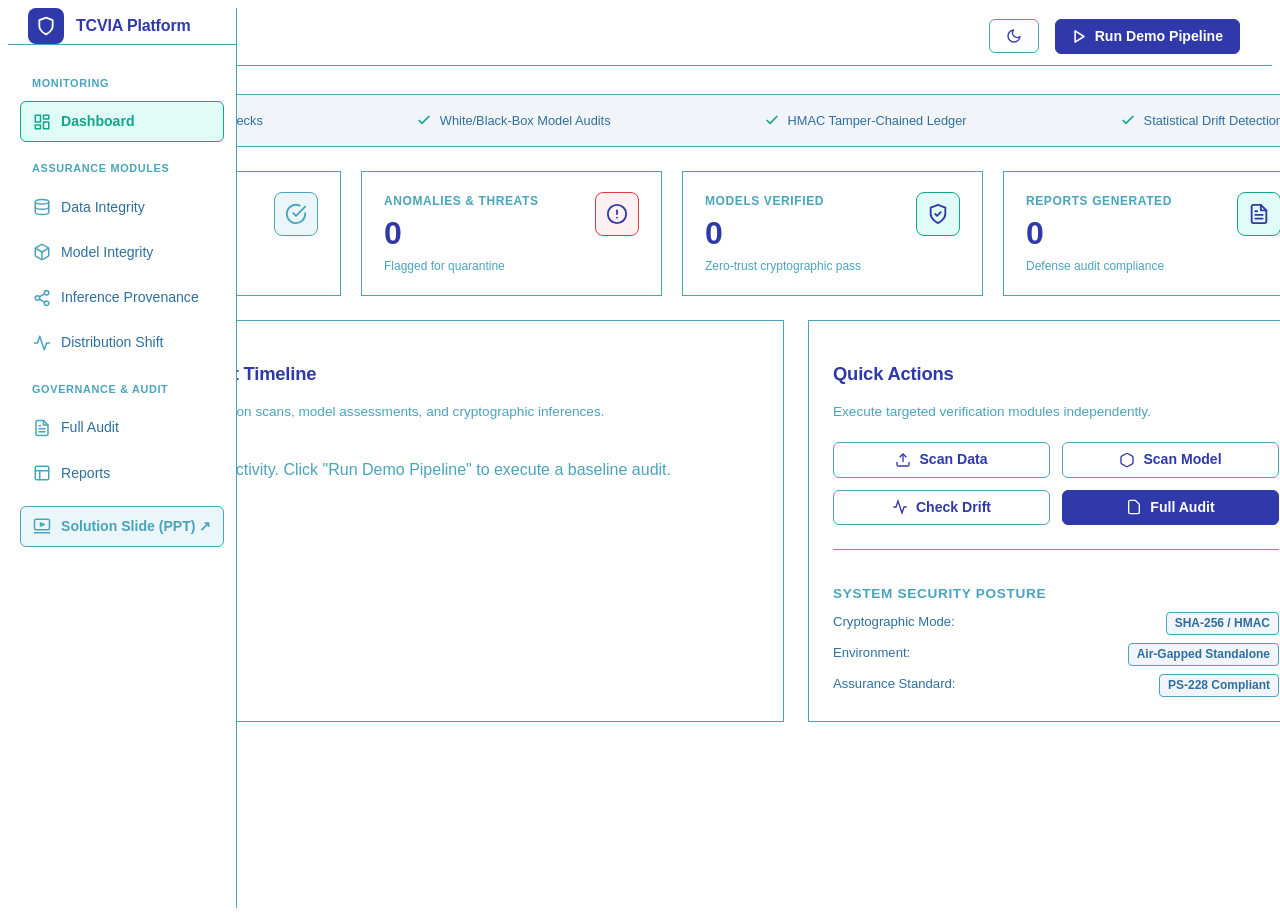
==== prototype/demo/frontend-demo/index.html @ f3b14d1c "Add frontend demo and GitHub Pages workflow" ====
<!DOCTYPE html>
<html lang="en">
<head>
    <meta charset="UTF-8">
    <meta name="viewport" content="width=device-width, initial-scale=1.0">
    <title>TCVIA Framework — Trustworthy CV Integrity Assurance</title>
    <link rel="stylesheet" href="./static/css/style.css">
</head>
<body>
    <div class="layout">
        <!-- Sidebar Navigation -->
        <aside class="sidebar">
            <div class="logo">
                <div class="logo-icon-wrap">
                    <svg viewBox="0 0 24 24" width="20" height="20" fill="none" stroke="currentColor" stroke-width="2.2" stroke-linecap="round" stroke-linejoin="round">
                        <path d="M12 22s8-4 8-10V5l-8-3-8 3v7c0 6 8 10 8 10z"></path>
                    </svg>
                </div>
                <div class="logo-text-group">
                    <span class="logo-title">TCVIA Platform</span>
                </div>
            </div>

            <nav class="nav-menu">
                <div class="nav-section-label">Monitoring</div>
                <a href="#dashboard" class="nav-item active" id="nav-dashboard">
                    <svg viewBox="0 0 24 24" width="18" height="18" fill="none" stroke="currentColor" stroke-width="2" stroke-linecap="round" stroke-linejoin="round">
                        <rect x="3" y="3" width="7" height="9"></rect>
                        <rect x="14" y="3" width="7" height="5"></rect>
                        <rect x="14" y="12" width="7" height="9"></rect>
                        <rect x="3" y="16" width="7" height="5"></rect>
                    </svg>
                    <span>Dashboard</span>
                </a>

                <div class="nav-section-label">Assurance Modules</div>
                <a href="#data-integrity" class="nav-item" id="nav-data-integrity">
                    <svg viewBox="0 0 24 24" width="18" height="18" fill="none" stroke="currentColor" stroke-width="2" stroke-linecap="round" stroke-linejoin="round">
                        <ellipse cx="12" cy="5" rx="9" ry="3"></ellipse>
                        <path d="M21 12c0 1.66-4 3-9 3s-9-1.34-9-3"></path>
                        <path d="M3 5v14c0 1.66 4 3 9 3s9-1.34 9-3V5"></path>
                    </svg>
                    <span>Data Integrity</span>
                </a>
                <a href="#model-integrity" class="nav-item" id="nav-model-integrity">
                    <svg viewBox="0 0 24 24" width="18" height="18" fill="none" stroke="currentColor" stroke-width="2" stroke-linecap="round" stroke-linejoin="round">
                        <path d="M21 16V8a2 2 0 0 0-1-1.73l-7-4a2 2 0 0 0-2 0l-7 4A2 2 0 0 0 3 8v8a2 2 0 0 0 1 1.73l7 4a2 2 0 0 0 2 0l7-4A2 2 0 0 0 21 16z"></path>
                        <polyline points="3.27 6.96 12 12.01 20.73 6.96"></polyline>
                        <line x1="12" y1="22.08" x2="12" y2="12"></line>
                    </svg>
                    <span>Model Integrity</span>
                </a>
                <a href="#inference-provenance" class="nav-item" id="nav-inference-provenance">
                    <svg viewBox="0 0 24 24" width="18" height="18" fill="none" stroke="currentColor" stroke-width="2" stroke-linecap="round" stroke-linejoin="round">
                        <circle cx="18" cy="5" r="3"></circle>
                        <circle cx="6" cy="12" r="3"></circle>
                        <circle cx="18" cy="19" r="3"></circle>
                        <line x1="8.59" y1="13.51" x2="15.42" y2="17.49"></line>
                        <line x1="15.41" y1="6.51" x2="8.59" y2="10.49"></line>
                    </svg>
                    <span>Inference Provenance</span>
                </a>
                <a href="#distribution-shift" class="nav-item" id="nav-distribution-shift">
                    <svg viewBox="0 0 24 24" width="18" height="18" fill="none" stroke="currentColor" stroke-width="2" stroke-linecap="round" stroke-linejoin="round">
                        <polyline points="22 12 18 12 15 21 9 3 6 12 2 12"></polyline>
                    </svg>
                    <span>Distribution Shift</span>
                </a>

                <div class="nav-section-label">Governance & Audit</div>
                <a href="#full-audit" class="nav-item" id="nav-full-audit">
                    <svg viewBox="0 0 24 24" width="18" height="18" fill="none" stroke="currentColor" stroke-width="2" stroke-linecap="round" stroke-linejoin="round">
                        <path d="M14 2H6a2 2 0 0 0-2 2v16a2 2 0 0 0 2 2h12a2 2 0 0 0 2-2V8z"></path>
                        <polyline points="14 2 14 8 20 8"></polyline>
                        <line x1="16" y1="13" x2="8" y2="13"></line>
                        <line x1="16" y1="17" x2="8" y2="17"></line>
                        <polyline points="10 9 9 9 8 9"></polyline>
                    </svg>
                    <span>Full Audit</span>
                </a>
                <a href="#reports" class="nav-item" id="nav-reports">
                    <svg viewBox="0 0 24 24" width="18" height="18" fill="none" stroke="currentColor" stroke-width="2" stroke-linecap="round" stroke-linejoin="round">
                        <rect x="3" y="3" width="18" height="18" rx="2" ry="2"></rect>
                        <line x1="3" y1="9" x2="21" y2="9"></line>
                        <line x1="9" y1="21" x2="9" y2="9"></line>
                    </svg>
                    <span>Reports</span>
                </a>

                <a href="/presentation" target="_blank" class="nav-item nav-item-ext">
                    <svg viewBox="0 0 24 24" width="18" height="18" fill="none" stroke="currentColor" stroke-width="2" stroke-linecap="round" stroke-linejoin="round">
                        <rect x="2" y="3" width="20" height="14" rx="2"/>
                        <polygon points="10 8 15 10 10 12 10 8"/>
                        <line x1="2" y1="21" x2="22" y2="21"/>
                    </svg>
                    <span>Solution Slide (PPT) ↗</span>
                </a>
            </nav>
        </aside>

        <!-- Main Workspace -->
        <main class="main-content">
            <header class="topbar">
                <div class="topbar-breadcrumbs">
                    <h1 id="page-title">Dashboard</h1>
                </div>
                <div class="topbar-actions">
                    <button class="btn btn-outline" id="theme-toggle" title="Toggle Dark Mode">
                        <svg class="sun-icon" viewBox="0 0 24 24" width="16" height="16" fill="none" stroke="currentColor" stroke-width="2" stroke-linecap="round" stroke-linejoin="round" style="display: none;">
                            <circle cx="12" cy="12" r="5"></circle>
                            <line x1="12" y1="1" x2="12" y2="3"></line>
                            <line x1="12" y1="21" x2="12" y2="23"></line>
                            <line x1="4.22" y1="4.22" x2="5.64" y2="5.64"></line>
                            <line x1="18.36" y1="18.36" x2="19.78" y2="19.78"></line>
                            <line x1="1" y1="12" x2="3" y2="12"></line>
                            <line x1="21" y1="12" x2="23" y2="12"></line>
                            <line x1="4.22" y1="19.78" x2="5.64" y2="18.36"></line>
                            <line x1="18.36" y1="5.64" x2="19.78" y2="4.22"></line>
                        </svg>
                        <svg class="moon-icon" viewBox="0 0 24 24" width="16" height="16" fill="none" stroke="currentColor" stroke-width="2" stroke-linecap="round" stroke-linejoin="round">
                            <path d="M21 12.79A9 9 0 1 1 11.21 3 7 7 0 0 0 21 12.79z"></path>
                        </svg>
                    </button>
                    <button class="btn btn-primary" id="btn-run-demo">
                        <svg viewBox="0 0 24 24" width="15" height="15" fill="none" stroke="currentColor" stroke-width="2.5" stroke-linecap="round" stroke-linejoin="round">
                            <polygon points="5 3 19 12 5 21 5 3"></polygon>
                        </svg>
                        <span>Run Demo Pipeline</span>
                    </button>
                </div>
            </header>

            <div class="page-container">
                <!-- ========================================================= -->
                <!-- DASHBOARD PAGE -->
                <!-- ========================================================= -->
                <div class="page active" id="page-dashboard">
                    <!-- Framework Technical Guarantees Bar -->
                    <div class="system-guarantees">
                        <div class="guarantee-item">
                            <svg viewBox="0 0 24 24" width="16" height="16" fill="none" stroke="currentColor" stroke-width="2.5"><polyline points="20 6 9 17 4 12"></polyline></svg>
                            <span>Data-Centric Poisoning Checks</span>
                        </div>
                        <div class="guarantee-item">
                            <svg viewBox="0 0 24 24" width="16" height="16" fill="none" stroke="currentColor" stroke-width="2.5"><polyline points="20 6 9 17 4 12"></polyline></svg>
                            <span>White/Black-Box Model Audits</span>
                        </div>
                        <div class="guarantee-item">
                            <svg viewBox="0 0 24 24" width="16" height="16" fill="none" stroke="currentColor" stroke-width="2.5"><polyline points="20 6 9 17 4 12"></polyline></svg>
                            <span>HMAC Tamper-Chained Ledger</span>
                        </div>
                        <div class="guarantee-item">
                            <svg viewBox="0 0 24 24" width="16" height="16" fill="none" stroke="currentColor" stroke-width="2.5"><polyline points="20 6 9 17 4 12"></polyline></svg>
                            <span>Statistical Drift Detection</span>
                        </div>
                    </div>

                    <!-- KPI Metric Cards -->
                    <div class="stats-grid">
                        <div class="stat-card">
                            <div class="stat-details">
                                <div class="stat-label">Total Pipeline Scans</div>
                                <div class="stat-value" id="stat-scans">0</div>
                                <div class="stat-subtext">Verified datasets & models</div>
                            </div>
                            <div class="stat-icon text-info">
                                <svg viewBox="0 0 24 24" width="22" height="22" fill="none" stroke="currentColor" stroke-width="2" stroke-linecap="round" stroke-linejoin="round">
                                    <path d="M22 11.08V12a10 10 0 1 1-5.93-9.14"></path>
                                    <polyline points="22 4 12 14.01 9 11.01"></polyline>
                                </svg>
                            </div>
                        </div>

                        <div class="stat-card">
                            <div class="stat-details">
                                <div class="stat-label">Anomalies & Threats</div>
                                <div class="stat-value" id="stat-threats">0</div>
                                <div class="stat-subtext">Flagged for quarantine</div>
                            </div>
                            <div class="stat-icon text-error">
                                <svg viewBox="0 0 24 24" width="22" height="22" fill="none" stroke="currentColor" stroke-width="2" stroke-linecap="round" stroke-linejoin="round">
                                    <circle cx="12" cy="12" r="10"></circle>
                                    <line x1="12" y1="8" x2="12" y2="12"></line>
                                    <line x1="12" y1="16" x2="12.01" y2="16"></line>
                                </svg>
                            </div>
                        </div>

                        <div class="stat-card">
                            <div class="stat-details">
                                <div class="stat-label">Models Verified</div>
                                <div class="stat-value" id="stat-models">0</div>
                                <div class="stat-subtext">Zero-trust cryptographic pass</div>
                            </div>
                            <div class="stat-icon text-success">
                                <svg viewBox="0 0 24 24" width="22" height="22" fill="none" stroke="currentColor" stroke-width="2" stroke-linecap="round" stroke-linejoin="round">
                                    <path d="M12 22s8-4 8-10V5l-8-3-8 3v7c0 6 8 10 8 10z"></path>
                                    <polyline points="9 12 11 14 15 10"></polyline>
                                </svg>
                            </div>
                        </div>

                        <div class="stat-card">
                            <div class="stat-details">
                                <div class="stat-label">Reports Generated</div>
                                <div class="stat-value" id="stat-reports">0</div>
                                <div class="stat-subtext">Defense audit compliance</div>
                            </div>
                            <div class="stat-icon text-accent">
                                <svg viewBox="0 0 24 24" width="22" height="22" fill="none" stroke="currentColor" stroke-width="2" stroke-linecap="round" stroke-linejoin="round">
                                    <path d="M14 2H6a2 2 0 0 0-2 2v16a2 2 0 0 0 2 2h12a2 2 0 0 0 2-2V8z"></path>
                                    <polyline points="14 2 14 8 20 8"></polyline>
                                    <line x1="16" y1="13" x2="8" y2="13"></line>
                                    <line x1="16" y1="17" x2="8" y2="17"></line>
                                    <polyline points="10 9 9 9 8 9"></polyline>
                                </svg>
                            </div>
                        </div>
                    </div>
                    
                    <!-- Dashboard Activity & Actions -->
                    <div class="dashboard-content">
                        <div class="card recent-activity">
                            <h2>Cryptographic Audit Timeline</h2>
                            <p class="card-subtitle">Real-time log of data validation scans, model assessments, and cryptographic inferences.</p>
                            <ul class="activity-timeline" id="activity-timeline">
                                <li class="text-muted">No recent activity. Click "Run Demo Pipeline" to execute a baseline audit.</li>
                            </ul>
                        </div>

                        <div class="card quick-actions">
                            <h2>Quick Actions</h2>
                            <p class="card-subtitle">Execute targeted verification modules independently.</p>
                            <div class="quick-actions-grid">
                                <button class="btn btn-outline" onclick="app.navigate('data-integrity')">
                                    <svg viewBox="0 0 24 24" width="16" height="16" fill="none" stroke="currentColor" stroke-width="2"><path d="M21 15v4a2 2 0 0 1-2 2H5a2 2 0 0 1-2-2v-4"></path><polyline points="17 8 12 3 7 8"></polyline><line x1="12" y1="3" x2="12" y2="15"></line></svg>
                                    Scan Data
                                </button>
                                <button class="btn btn-outline" onclick="app.navigate('model-integrity')">
                                    <svg viewBox="0 0 24 24" width="16" height="16" fill="none" stroke="currentColor" stroke-width="2"><path d="M21 16V8a2 2 0 0 0-1-1.73l-7-4a2 2 0 0 0-2 0l-7 4A2 2 0 0 0 3 8v8a2 2 0 0 0 1 1.73l7 4a2 2 0 0 0 2 0l7-4A2 2 0 0 0 21 16z"></path></svg>
                                    Scan Model
                                </button>
                                <button class="btn btn-outline" onclick="app.navigate('distribution-shift')">
                                    <svg viewBox="0 0 24 24" width="16" height="16" fill="none" stroke="currentColor" stroke-width="2"><polyline points="22 12 18 12 15 21 9 3 6 12 2 12"></polyline></svg>
                                    Check Drift
                                </button>
                                <button class="btn btn-primary" onclick="app.navigate('full-audit')">
                                    <svg viewBox="0 0 24 24" width="16" height="16" fill="none" stroke="currentColor" stroke-width="2"><path d="M14 2H6a2 2 0 0 0-2 2v16a2 2 0 0 0 2 2h12a2 2 0 0 0 2-2V8z"></path></svg>
                                    Full Audit
                                </button>
                            </div>

                            <div style="margin-top: 24px; padding-top: 20px; border-top: 1px solid var(--border-color);">
                                <h3 style="font-size: 0.85rem; color: var(--text-muted); text-transform: uppercase; letter-spacing: 0.05em; margin-bottom: 8px;">System Security Posture</h3>
                                <div style="display: flex; flex-direction: column; gap: 8px; font-size: 0.82rem; color: var(--text-secondary);">
                                    <div style="display: flex; justify-content: space-between;">
                                        <span>Cryptographic Mode:</span>
                                        <span class="badge badge-neutral">SHA-256 / HMAC</span>
                                    </div>
                                    <div style="display: flex; justify-content: space-between;">
                                        <span>Environment:</span>
                                        <span class="badge badge-neutral">Air-Gapped Standalone</span>
                                    </div>
                                    <div style="display: flex; justify-content: space-between;">
                                        <span>Assurance Standard:</span>
                                        <span class="badge badge-neutral">PS-228 Compliant</span>
                                    </div>
                                </div>
                            </div>
                        </div>
                    </div>
                </div>

                <!-- ========================================================= -->
                <!-- DATA INTEGRITY PAGE -->
                <!-- ========================================================= -->
                <div class="page" id="page-data-integrity">
                    <div class="page-header">
                        <h2>Data Integrity</h2>
                    </div>

                    <div class="card">
                        <h2>Upload Dataset for Verification</h2>
                        <p class="card-subtitle">Drop your dataset files below, or click scan to evaluate the pre-loaded benchmark defense dataset.</p>
                        
                        <div class="upload-zone" id="data-upload-zone">
                            <svg viewBox="0 0 24 24" width="40" height="40" fill="none" stroke="currentColor" stroke-width="1.8" stroke-linecap="round" stroke-linejoin="round">
                                <path d="M21 15v4a2 2 0 0 1-2 2H5a2 2 0 0 1-2-2v-4"></path>
                                <polyline points="17 8 12 3 7 8"></polyline>
                                <line x1="12" y1="3" x2="12" y2="15"></line>
                            </svg>
                            <p>Drop COCO annotations or YOLO image dataset here, or click to browse</p>
                            <div class="upload-zone-hint">Supports .json, .txt, .jpg, .png (Leave empty to scan system test dataset)</div>
                            <input type="file" id="data-file" multiple hidden>
                        </div>

                        <div class="form-group mt-4">
                            <label>Annotation Schema Format</label>
                            <div class="radio-group">
                                <label><input type="radio" name="data-format" value="coco" checked> COCO Format (annotations.json)</label>
                                <label><input type="radio" name="data-format" value="yolo"> YOLO Format (normalized coords)</label>
                            </div>
                        </div>

                        <button class="btn btn-primary mt-4" id="btn-scan-data">
                            <svg viewBox="0 0 24 24" width="16" height="16" fill="none" stroke="currentColor" stroke-width="2"><path d="M22 11.08V12a10 10 0 1 1-5.93-9.14"></path><polyline points="22 4 12 14.01 9 11.01"></polyline></svg>
                            <span>Execute Data Scan</span>
                        </button>
                    </div>

                    <div class="card results-card hidden" id="data-results">
                        <h2>Data Verification Findings</h2>
                        <p class="card-subtitle">Automated severity classification, confidence metrics, and quarantine recommendations.</p>
                        <div class="summary-bar" id="data-summary"></div>
                        <div class="table-responsive">
                            <table class="table" id="data-table">
                                <thead>
                                    <tr>
                                        <th>Sample ID</th>
                                        <th>Finding Type</th>
                                        <th>Severity</th>
                                        <th>Confidence</th>
                                        <th>Evidence / Value</th>
                                        <th>Recommended Action</th>
                                    </tr>
                                </thead>
                                <tbody></tbody>
                            </table>
                        </div>
                    </div>
                </div>

                <!-- ========================================================= -->
                <!-- MODEL INTEGRITY PAGE -->
                <!-- ========================================================= -->
                <div class="page" id="page-model-integrity">
                    <div class="page-header">
                        <h2>Model Integrity</h2>
                    </div>

                    <div class="card">
                        <h2>Upload Model Checkpoint</h2>
                        <p class="card-subtitle">Inspect PyTorch (.pt, .pth) or ONNX model state dictionaries.</p>
                        
                        <div class="upload-zone" id="model-upload-zone">
                            <svg viewBox="0 0 24 24" width="40" height="40" fill="none" stroke="currentColor" stroke-width="1.8" stroke-linecap="round" stroke-linejoin="round">
                                <path d="M21 16V8a2 2 0 0 0-1-1.73l-7-4a2 2 0 0 0-2 0l-7 4A2 2 0 0 0 3 8v8a2 2 0 0 0 1 1.73l7 4a2 2 0 0 0 2 0l7-4A2 2 0 0 0 21 16z"></path>
                                <polyline points="3.27 6.96 12 12.01 20.73 6.96"></polyline>
                                <line x1="12" y1="22.08" x2="12" y2="12"></line>
                            </svg>
                            <p>Drop model weight file (.pt, .pth, .onnx) here</p>
                            <div class="upload-zone-hint">Leave empty to evaluate the pre-compiled reference model</div>
                            <input type="file" id="model-file" hidden>
                        </div>

                        <div class="form-group mt-4">
                            <label>Inspection Depth Mode</label>
                            <div class="toggle-switch">
                                <input type="checkbox" id="model-access-mode" class="toggle-input">
                                <label for="model-access-mode" class="toggle-label" data-on="Black-Box" data-off="White-Box"></label>
                            </div>
                        </div>

                        <button class="btn btn-primary mt-4" id="btn-scan-model">
                            <svg viewBox="0 0 24 24" width="16" height="16" fill="none" stroke="currentColor" stroke-width="2"><path d="M12 22s8-4 8-10V5l-8-3-8 3v7c0 6 8 10 8 10z"></path></svg>
                            <span>Assess Model Integrity</span>
                        </button>
                    </div>

                    <div class="model-results-grid hidden" id="model-results">
                        <div class="card">
                            <h3>Cryptographic Identity</h3>
                            <div class="monospace-box" id="model-digest"></div>
                            <div style="margin-top: 14px;">
                                <span class="badge badge-lg" id="model-assessment"></span>
                            </div>
                        </div>

                        <div class="card">
                            <h3>Behavioral Profile</h3>
                            <div id="model-behavior"></div>
                        </div>

                        <div class="card full-width">
                            <h3>Weight Distribution & Sparsity Analysis</h3>
                            <p class="card-subtitle">Examines layer-wise weight distributions to flag stealthy zero-weight backdoors or parameter corruption.</p>
                            <div class="weight-stats" id="model-weights"></div>
                        </div>
                    </div>
                </div>

                <!-- ========================================================= -->
                <!-- INFERENCE PROVENANCE PAGE -->
                <!-- ========================================================= -->
                <div class="page" id="page-inference-provenance">
                    <div class="page-header">
                        <h2>Inference Provenance</h2>
                    </div>

                    <div class="card">
                        <div class="flex-between">
                            <div>
                                <h2>Provenance Ledger</h2>
                                <p class="card-subtitle" style="margin-bottom:0">Chained hash records with HMAC-SHA256 signatures guarantee non-repudiation.</p>
                            </div>
                            <div style="display:flex;gap:10px;">
                                <button class="btn btn-outline" id="btn-verify-chain">
                                    <svg viewBox="0 0 24 24" width="16" height="16" fill="none" stroke="currentColor" stroke-width="2"><polyline points="20 6 9 17 4 12"></polyline></svg>
                                    <span>Verify Chain</span>
                                </button>
                                <button class="btn btn-primary" id="btn-create-inference">
                                    <svg viewBox="0 0 24 24" width="16" height="16" fill="none" stroke="currentColor" stroke-width="2"><line x1="12" y1="5" x2="12" y2="19"></line><line x1="5" y1="12" x2="19" y2="12"></line></svg>
                                    <span>Record Test Inference</span>
                                </button>
                            </div>
                        </div>

                        <div class="chain-status-bar mt-4" id="chain-status"></div>
                        <div class="chain-visualization mt-4" id="chain-vis"></div>
                    </div>
                </div>

                <!-- ========================================================= -->
                <!-- DISTRIBUTION SHIFT PAGE -->
                <!-- ========================================================= -->
                <div class="page" id="page-distribution-shift">
                    <div class="page-header">
                        <h2>Distribution Shift</h2>
                    </div>

                    <div class="card">
                        <h2>Configure Drift Assessment</h2>
                        <p class="card-subtitle">Compare reference baseline imagery against incoming operational stream.</p>
                        
                        <div class="two-col-grid">
                            <div class="upload-zone" id="ref-upload-zone">
                                <svg viewBox="0 0 24 24" width="32" height="32" fill="none" stroke="currentColor" stroke-width="1.8"><rect x="3" y="3" width="18" height="18" rx="2"/><circle cx="8.5" cy="8.5" r="1.5"/><polyline points="21 15 16 10 5 21"/></svg>
                                <p>Reference Baseline Images</p>
                                <div class="upload-zone-hint">Reference training/validation batch</div>
                                <input type="file" id="ref-files" multiple hidden>
                            </div>
                            <div class="upload-zone" id="inc-upload-zone">
                                <svg viewBox="0 0 24 24" width="32" height="32" fill="none" stroke="currentColor" stroke-width="1.8"><polyline points="22 12 18 12 15 21 9 3 6 12 2 12"></polyline></svg>
                                <p>Incoming Production Images</p>
                                <div class="upload-zone-hint">Operational field telemetry</div>
                                <input type="file" id="inc-files" multiple hidden>
                            </div>
                        </div>

                        <button class="btn btn-primary mt-4" id="btn-check-drift">
                            <svg viewBox="0 0 24 24" width="16" height="16" fill="none" stroke="currentColor" stroke-width="2"><polyline points="22 12 18 12 15 21 9 3 6 12 2 12"></polyline></svg>
                            <span>Analyze Distribution Shift</span>
                        </button>
                    </div>

                    <div class="drift-results-grid hidden" id="drift-results">
                        <div class="card text-center">
                            <h3>Drift Risk Score</h3>
                            <div class="gauge-container">
                                <svg viewBox="0 0 100 100" class="gauge">
                                    <path class="gauge-bg" d="M 20 80 A 40 40 0 1 1 80 80" fill="none" stroke-width="8" stroke-linecap="round"></path>
                                    <path class="gauge-fill" id="drift-gauge-fill" d="M 20 80 A 40 40 0 1 1 80 80" fill="none" stroke-width="8" stroke-linecap="round" stroke-dasharray="188.5" stroke-dashoffset="188.5"></path>
                                </svg>
                                <div class="gauge-value" id="drift-score">0%</div>
                            </div>
                            <div style="margin-top: 8px;">
                                <span class="badge" id="drift-type"></span>
                            </div>
                        </div>

                        <div class="card">
                            <h3>Statistical Characteristics</h3>
                            <div id="drift-chars" style="font-size:0.88rem;color:var(--text-secondary);"></div>
                        </div>

                        <div class="card full-width">
                            <h3>Operational Mitigation Recommendation</h3>
                            <p id="drift-rec" style="font-size:0.9rem;color:var(--text-secondary);line-height:1.6;"></p>
                        </div>
                    </div>
                </div>

                <!-- ========================================================= -->
                <!-- FULL AUDIT PAGE -->
                <!-- ========================================================= -->
                <div class="page" id="page-full-audit">
                    <div class="page-header">
                        <h2>Full Audit</h2>
                    </div>

                    <div class="card text-center">
                        <h2>Multi-Stage Pipeline Execution</h2>
                        <p class="card-subtitle">Run all verification modules sequentially to generate a cryptographically signed compliance report.</p>
                        
                        <div class="two-col-grid mt-4">
                            <div class="upload-zone" id="audit-data-zone">
                                <p>Dataset Files (Optional)</p>
                                <div class="upload-zone-hint">Uses benchmark dataset if omitted</div>
                                <input type="file" id="audit-data-files" multiple hidden>
                            </div>
                            <div class="upload-zone" id="audit-model-zone">
                                <p>Model File (Optional)</p>
                                <div class="upload-zone-hint">Uses benchmark weights if omitted</div>
                                <input type="file" id="audit-model-file" hidden>
                            </div>
                        </div>

                        <button class="btn btn-primary btn-lg mt-4" id="btn-run-audit">
                            <svg viewBox="0 0 24 24" width="18" height="18" fill="none" stroke="currentColor" stroke-width="2.2"><path d="M14 2H6a2 2 0 0 0-2 2v16a2 2 0 0 0 2 2h12a2 2 0 0 0 2-2V8z"></path><polyline points="14 2 14 8 20 8"></polyline><polyline points="9 15 12 18 15 15"></polyline></svg>
                            <span>Execute Full Integrity Audit</span>
                        </button>
                    </div>

                    <div class="card mt-4 hidden" id="audit-progress-card">
                        <h3>Audit Execution Pipeline</h3>
                        <div class="stepper" id="audit-stepper">
                            <div class="step" data-step="data">
                                <div class="step-icon">1</div>
                                <div class="step-label">Data</div>
                            </div>
                            <div class="step-line"></div>
                            <div class="step" data-step="model">
                                <div class="step-icon">2</div>
                                <div class="step-label">Model</div>
                            </div>
                            <div class="step-line"></div>
                            <div class="step" data-step="inference">
                                <div class="step-icon">3</div>
                                <div class="step-label">Inference</div>
                            </div>
                            <div class="step-line"></div>
                            <div class="step" data-step="drift">
                                <div class="step-icon">4</div>
                                <div class="step-label">Drift</div>
                            </div>
                            <div class="step-line"></div>
                            <div class="step" data-step="report">
                                <div class="step-icon">5</div>
                                <div class="step-label">Report</div>
                            </div>
                        </div>
                        <div class="mt-4" id="audit-summary"></div>
                    </div>
                </div>

                <!-- ========================================================= -->
                <!-- REPORTS PAGE -->
                <!-- ========================================================= -->
                <div class="page" id="page-reports">
                    <div class="page-header">
                        <h2>Reports</h2>
                    </div>

                    <div class="card">
                        <h2>Generated Reports</h2>
                        <p class="card-subtitle">All reports include tamper-evident SHA-256 hashes and module-level evidence logs.</p>
                        
                        <div class="table-responsive mt-4">
                            <table class="table" id="reports-table">
                                <thead>
                                    <tr>
                                        <th>Report Identifier</th>
                                        <th>Timestamp</th>
                                        <th>Finding Classification</th>
                                        <th>Artifact Export</th>
                                    </tr>
                                </thead>
                                <tbody></tbody>
                            </table>
                        </div>
                    </div>
                </div>
            </div>
        </main>
    </div>

    <!-- Toast Notifications Container -->
    <div class="toast-container" id="toast-container"></div>
    
    <!-- Loading Overlay -->
    <div class="loading-overlay hidden" id="loading-overlay">
        <div class="spinner"></div>
    </div>

    <script src="./static/js/app.js"></script>
</body>
</html>
---- prototype/demo/frontend-demo/static/css/style.css ----
:root {
    /* Base Color Tokens — Requested Palette 2 (Light Mode) */
    --bg-page: #ffffff;
    --bg-surface: #ffffff;
    --bg-surface-hover: #f1f5f9;
    --bg-muted: #f1f5f9;
    --bg-subtle: #ffffff;
    --overlay-bg: rgba(255, 255, 255, 0.8);

    /* Borders */
    --border-color: #49A4BB;
    --border-hover: #2E6FA0;
    --border-strong: #2F39A9;
    --border-subtle: #49A4BB;

    /* Typography */
    --text-primary: #2F39A9;
    --text-secondary: #2E6FA0;
    --text-muted: #49A4BB;
    --text-subtle: #49A4BB;

    /* Primary Accent */
    --primary: #2F39A9;
    --primary-hover: #2E6FA0;
    --primary-active: #2F39A9;
    --accent: #11A589;
    --accent-hover: #0E856E;
    --accent-light: #e0fcf6;
    --accent-border: #11A589;

    /* Semantic Status Tokens */
    --success: #11A589;
    --success-bg: #e0fcf6;
    --success-border: #11A589;
    --success-text: #2F39A9;

    --warning: #49A4BB;
    --warning-bg: #eaf6f9;
    --warning-border: #49A4BB;
    --warning-text: #2F39A9;

    --error: #E63946;
    --error-bg: #fdf0f1;
    --error-border: #E63946;
    --error-text: #2F39A9;

    --info: #49A4BB;
    --info-bg: #eaf6f9;
    --info-border: #49A4BB;
    --info-text: #49A4BB;
}

[data-theme="dark"] {
    /* Premium Dark Mode Palette */
    --bg-page: #0f121b;
    --bg-surface: #171b29;
    --bg-surface-hover: #1e2436;
    --bg-muted: #1e2436;
    --bg-subtle: #171b29;
    --overlay-bg: rgba(15, 18, 27, 0.8);

    /* Borders */
    --border-color: #2a334a;
    --border-hover: #3d4a69;
    --border-strong: #49A4BB;
    --border-subtle: #2a334a;

    /* Typography */
    --text-primary: #f8fafc;
    --text-secondary: #cbd5e1;
    --text-muted: #94a3b8;
    --text-subtle: #64748b;

    /* Primary Accent */
    --primary: #49A4BB;
    --primary-hover: #73c3d9;
    --primary-active: #2E6FA0;
    --accent: #15D8B3;
    --accent-hover: #4df4d4;
    --accent-light: rgba(21, 216, 179, 0.1);
    --accent-border: #15D8B3;

    /* Semantic Status Tokens */
    --success: #15D8B3;
    --success-bg: rgba(21, 216, 179, 0.1);
    --success-border: rgba(21, 216, 179, 0.3);
    --success-text: #4df4d4;

    --warning: #f59e0b;
    --warning-bg: rgba(245, 158, 11, 0.1);
    --warning-border: rgba(245, 158, 11, 0.3);
    --warning-text: #fcd34d;

    --error: #f87171;
    --error-bg: rgba(248, 113, 113, 0.1);
    --error-border: rgba(248, 113, 113, 0.3);
    --error-text: #fca5a5;

    --info: #38bdf8;
    --info-bg: rgba(56, 189, 248, 0.1);
    --info-border: rgba(56, 189, 248, 0.3);
    --info-text: #7dd3fc;
}

    /* Dimensions & Layout */
    --sidebar-width: 260px;
    --topbar-height: 68px;
    --border-radius: 8px;
    --border-radius-lg: 12px;

    /* Shadows — Disabled to remove glow */
    --shadow-xs: none;
    --shadow-sm: none;
    --shadow-md: none;
    --shadow-lg: none;
}

/* Reset & Box Sizing */
*, *::before, *::after {
    margin: 0;
    padding: 0;
    box-sizing: border-box;
}

ul, ol {
    list-style: none;
}

body {
    font-family: -apple-system, BlinkMacSystemFont, "Segoe UI", Roboto, "Inter", "Helvetica Neue", Arial, sans-serif;
    background-color: var(--bg-page);
    color: var(--text-primary);
    line-height: 1.5;
    -webkit-font-smoothing: antialiased;
    -moz-osx-font-smoothing: grayscale;
    overflow-x: hidden;
}

/* Layout */
.layout {
    display: flex;
    min-height: 100vh;
    background-color: var(--bg-page);
}

/* Sidebar */
.sidebar {
    width: var(--sidebar-width);
    background-color: var(--bg-surface);
    border-right: 1px solid var(--border-color);
    display: flex;
    flex-direction: column;
    position: fixed;
    height: 100vh;
    z-index: 100;
}

.logo {
    height: var(--topbar-height);
    display: flex;
    align-items: center;
    padding: 0 20px;
    border-bottom: 1px solid var(--border-color);
    gap: 12px;
}

.logo-icon-wrap {
    width: 36px;
    height: 36px;
    border-radius: 8px;
    background: var(--primary);
    color: var(--bg-page);
    display: flex;
    align-items: center;
    justify-content: center;
    flex-shrink: 0;
}

.logo-text-group {
    display: flex;
    flex-direction: column;
}

.logo-title {
    font-size: 1rem;
    font-weight: 700;
    color: var(--text-primary);
    letter-spacing: -0.01em;
    line-height: 1.2;
}

.logo-subtitle {
    font-size: 0.7rem;
    font-weight: 500;
    color: var(--text-muted);
    letter-spacing: 0.02em;
    text-transform: uppercase;
}

.nav-menu {
    flex: 1;
    padding: 16px 12px;
    overflow-y: auto;
    display: flex;
    flex-direction: column;
    gap: 4px;
}

.nav-section-label {
    font-size: 0.68rem;
    font-weight: 700;
    text-transform: uppercase;
    letter-spacing: 0.06em;
    color: var(--text-subtle);
    padding: 14px 12px 6px 12px;
}

.nav-item {
    display: flex;
    align-items: center;
    padding: 9px 12px;
    color: var(--text-secondary);
    text-decoration: none;
    font-size: 0.88rem;
    font-weight: 500;
    border-radius: 6px;
    gap: 10px;
    transition: background-color 0.15s ease, color 0.15s ease;
    border: 1px solid transparent;
}

.nav-item svg {
    color: var(--text-muted);
    transition: color 0.15s ease;
    flex-shrink: 0;
}

.nav-item:hover {
    background-color: var(--bg-surface-hover);
    color: var(--text-primary);
}

.nav-item:hover svg {
    color: var(--text-primary);
}

.nav-item.active {
    background-color: var(--accent-light);
    color: var(--accent);
    font-weight: 600;
    border-color: var(--accent-border);
}

.nav-item.active svg {
    color: var(--accent);
}

.nav-item-ext {
    color: var(--info-text);
    background-color: var(--info-bg);
    border: 1px solid var(--info-border);
    font-weight: 600;
    margin-top: 8px;
}

.nav-item-ext:hover {
    background-color: var(--bg-surface-hover);
    color: var(--text-primary);
}

.sidebar-footer {
    padding: 16px 20px;
    border-top: 1px solid var(--border-color);
    display: flex;
    flex-direction: column;
    gap: 6px;
    font-size: 0.75rem;
    color: var(--text-muted);
    background-color: var(--bg-subtle);
}

.sidebar-footer-row {
    display: flex;
    align-items: center;
    gap: 8px;
}

.sidebar-footer-sub {
    font-size: 0.7rem;
    color: var(--text-subtle);
    font-family: ui-monospace, SFMono-Regular, Menlo, monospace;
}

/* Main Content */
.main-content {
    flex: 1;
    margin-left: var(--sidebar-width);
    display: flex;
    flex-direction: column;
    min-width: 0;
    background-color: var(--bg-page);
}

/* Topbar */
.topbar {
    height: var(--topbar-height);
    background-color: var(--bg-surface);
    border-bottom: 1px solid var(--border-color);
    display: flex;
    align-items: center;
    justify-content: space-between;
    padding: 0 32px;
    position: sticky;
    top: 0;
    z-index: 90;
}

.topbar-breadcrumbs {
    display: flex;
    align-items: center;
    gap: 8px;
}

.breadcrumb-root {
    font-size: 0.85rem;
    color: var(--text-muted);
    font-weight: 500;
}

.breadcrumb-sep {
    font-size: 0.85rem;
    color: var(--text-subtle);
}

.topbar h1 {
    font-size: 1.25rem;
    font-weight: 700;
    color: var(--text-primary);
    letter-spacing: -0.01em;
}

.topbar-actions {
    display: flex;
    align-items: center;
    gap: 16px;
}

/* Status Indicators */
.status-indicator {
    display: inline-flex;
    align-items: center;
    gap: 8px;
    padding: 6px 12px;
    background-color: var(--success-bg);
    border: 1px solid var(--success-border);
    border-radius: 9999px;
    font-size: 0.78rem;
    font-weight: 600;
    color: var(--success-text);
}

.status-dot {
    display: none !important;
}

.status-dot.green { display: none !important; }
.status-dot.red { display: none !important; }
.status-dot.amber { display: none !important; }

.pulse {
    /* Animation removed as requested to eliminate glow */
}

@keyframes calmPulse {
    /* Empty animation */
}

/* Buttons */
.btn {
    display: inline-flex;
    align-items: center;
    justify-content: center;
    gap: 8px;
    padding: 8px 16px;
    border-radius: 6px;
    font-size: 0.88rem;
    font-weight: 600;
    cursor: pointer;
    border: 1px solid transparent;
    transition: all 0.15s ease;
    text-decoration: none;
    line-height: 1.25;
}

.btn-primary {
    background-color: var(--primary);
    color: #ffffff;
    border-color: var(--primary);
    box-shadow: var(--shadow-xs);
}

.btn-primary:hover {
    background-color: var(--primary-hover);
    border-color: var(--primary-hover);
}

.btn-primary:active {
    background-color: var(--primary-active);
}

.btn-outline {
    background-color: var(--bg-surface);
    color: var(--text-primary);
    border-color: var(--border-color);
    box-shadow: var(--shadow-xs);
}

.btn-outline:hover {
    background-color: var(--bg-surface-hover);
    border-color: var(--border-hover);
    color: var(--text-primary);
}

.btn-lg {
    padding: 12px 24px;
    font-size: 0.95rem;
}

/* Page Container */
.page-container {
    padding: 28px 32px 48px 32px;
    flex: 1;
    max-width: 1400px;
    width: 100%;
    margin: 0 auto;
}

.page {
    display: none;
    animation: fadeIn 0.2s ease-in-out;
}

.page.active {
    display: block;
}

@keyframes fadeIn {
    from { opacity: 0; transform: translateY(4px); }
    to { opacity: 1; transform: translateY(0); }
}

/* Section Header in Page */
.page-header {
    margin-bottom: 24px;
}

.page-header h2 {
    font-size: 1.35rem;
    font-weight: 700;
    color: var(--text-primary);
    letter-spacing: -0.01em;
}

.page-header p {
    font-size: 0.88rem;
    color: var(--text-muted);
    margin-top: 4px;
}

/* Cards */
.card {
    background-color: var(--bg-surface);
    border: 1px solid var(--border-color);
    border-radius: var(--border-radius-lg);
    padding: 24px;
    margin-bottom: 24px;
    box-shadow: var(--shadow-sm);
    transition: border-color 0.2s ease, box-shadow 0.2s ease;
}

.card:hover {
    border-color: var(--border-hover);
}

.card h2 {
    font-size: 1.15rem;
    font-weight: 700;
    color: var(--text-primary);
    letter-spacing: -0.01em;
    margin-bottom: 6px;
}

.card h3 {
    font-size: 0.95rem;
    font-weight: 700;
    color: var(--text-primary);
    margin-bottom: 12px;
}

.card-subtitle {
    font-size: 0.85rem;
    color: var(--text-muted);
    margin-bottom: 20px;
}

/* Stats Grid & KPI Cards */
.stats-grid {
    display: grid;
    grid-template-columns: repeat(auto-fit, minmax(240px, 1fr));
    gap: 20px;
    margin-bottom: 24px;
}

.stat-card {
    background-color: var(--bg-surface);
    border: 1px solid var(--border-color);
    border-radius: var(--border-radius-lg);
    padding: 20px 22px;
    display: flex;
    align-items: flex-start;
    justify-content: space-between;
    box-shadow: var(--shadow-sm);
    transition: border-color 0.2s ease, box-shadow 0.2s ease;
}

.stat-card:hover {
    border-color: var(--border-hover);
    box-shadow: var(--shadow-md);
}

.stat-details {
    display: flex;
    flex-direction: column;
}

.stat-label {
    font-size: 0.75rem;
    font-weight: 600;
    color: var(--text-muted);
    text-transform: uppercase;
    letter-spacing: 0.05em;
    margin-bottom: 6px;
}

.stat-value {
    font-size: 2rem;
    font-weight: 700;
    color: var(--text-primary);
    letter-spacing: -0.02em;
    line-height: 1.1;
    font-variant-numeric: tabular-nums;
}

.stat-subtext {
    font-size: 0.75rem;
    color: var(--text-muted);
    margin-top: 6px;
    display: flex;
    align-items: center;
    gap: 4px;
}

.stat-icon {
    width: 42px;
    height: 42px;
    border-radius: 8px;
    display: flex;
    align-items: center;
    justify-content: center;
    flex-shrink: 0;
    background-color: var(--bg-muted);
    border: 1px solid var(--border-color);
}

.text-info { color: var(--info-text); }
.text-error { color: var(--error-text); }
.text-success { color: var(--success-text); }
.text-accent { color: var(--primary); }

.stat-icon.text-info { background-color: var(--info-bg); border-color: var(--info-border); }
.stat-icon.text-error { background-color: var(--error-bg); border-color: var(--error-border); }
.stat-icon.text-success { background-color: var(--success-bg); border-color: var(--success-border); }
.stat-icon.text-accent { background-color: var(--accent-light); border-color: var(--accent-border); }

/* Dashboard Grids */
.dashboard-content {
    display: grid;
    grid-template-columns: 3fr 2fr;
    gap: 24px;
}

.quick-actions-grid {
    display: grid;
    grid-template-columns: 1fr 1fr;
    gap: 12px;
    margin-top: 16px;
}

.two-col-grid {
    display: grid;
    grid-template-columns: 1fr 1fr;
    gap: 20px;
}

/* System Guarantees Banner */
.system-guarantees {
    background-color: var(--bg-muted);
    border: 1px solid var(--border-color);
    border-radius: var(--border-radius);
    padding: 16px 20px;
    margin-bottom: 24px;
    display: flex;
    align-items: center;
    justify-content: space-between;
    flex-wrap: wrap;
    gap: 16px;
}

.guarantee-item {
    display: flex;
    align-items: center;
    gap: 8px;
    font-size: 0.8rem;
    font-weight: 500;
    color: var(--text-secondary);
}

.guarantee-item svg {
    color: var(--success);
    flex-shrink: 0;
}

/* Upload Zone */
.upload-zone {
    border: 2px dashed var(--border-hover);
    border-radius: var(--border-radius);
    padding: 36px 24px;
    text-align: center;
    cursor: pointer;
    transition: all 0.2s ease;
    background-color: var(--bg-muted);
    color: var(--text-muted);
}

.upload-zone:hover, .upload-zone.drag-over {
    border-color: var(--accent);
    background-color: var(--accent-light);
    color: var(--text-primary);
}

.upload-zone svg {
    margin-bottom: 12px;
    color: var(--text-muted);
}

.upload-zone p {
    font-size: 0.9rem;
    font-weight: 500;
    color: var(--text-secondary);
}

.upload-zone-hint {
    font-size: 0.78rem;
    color: var(--text-subtle);
    margin-top: 6px;
}

/* Tables */
.table-responsive {
    overflow-x: auto;
    border: 1px solid var(--border-color);
    border-radius: var(--border-radius);
}

.table {
    width: 100%;
    border-collapse: collapse;
    font-size: 0.88rem;
    background-color: var(--bg-surface);
}

.table th, .table td {
    padding: 12px 16px;
    text-align: left;
    border-bottom: 1px solid var(--border-color);
}

.table th {
    background-color: var(--bg-muted);
    color: var(--text-muted);
    font-weight: 600;
    font-size: 0.75rem;
    text-transform: uppercase;
    letter-spacing: 0.05em;
    border-bottom: 1px solid var(--border-color);
}

.table tr:last-child td {
    border-bottom: none;
}

.table tr:hover td {
    background-color: var(--bg-surface-hover);
}

/* Badges */
.badge {
    display: inline-flex;
    align-items: center;
    gap: 4px;
    padding: 3px 8px;
    border-radius: 4px;
    font-size: 0.75rem;
    font-weight: 600;
    line-height: 1.25;
    border: 1px solid transparent;
}

.badge-lg {
    padding: 6px 12px;
    font-size: 0.85rem;
    border-radius: 6px;
}

.badge-neutral {
    background-color: var(--bg-muted);
    color: var(--text-secondary);
    border-color: var(--border-color);
}

.bg-error, .badge-error {
    background-color: var(--error-bg);
    color: var(--error-text);
    border-color: var(--error-border);
}

.bg-warning, .badge-warning {
    background-color: var(--warning-bg);
    color: var(--warning-text);
    border-color: var(--warning-border);
}

.bg-success, .badge-success {
    background-color: var(--success-bg);
    color: var(--success-text);
    border-color: var(--success-border);
}

.bg-info, .badge-info {
    background-color: var(--info-bg);
    color: var(--info-text);
    border-color: var(--info-border);
}

/* Monospace Box & Code */
.monospace-box {
    font-family: ui-monospace, SFMono-Regular, "SF Mono", Menlo, Consolas, monospace;
    background-color: var(--bg-muted);
    border: 1px solid var(--border-color);
    padding: 12px 14px;
    border-radius: 6px;
    word-break: break-all;
    font-size: 0.82rem;
    color: var(--text-primary);
    line-height: 1.4;
}

code {
    font-family: ui-monospace, SFMono-Regular, "SF Mono", Menlo, Consolas, monospace;
    background-color: var(--bg-muted);
    color: var(--text-primary);
    padding: 2px 6px;
    border-radius: 4px;
    font-size: 0.82rem;
    border: 1px solid var(--border-subtle);
}

/* Segmented Control / Toggle Switch */
.toggle-switch {
    position: relative;
    width: 220px;
    height: 38px;
}

.toggle-input {
    display: none;
}

.toggle-label {
    display: flex;
    width: 100%;
    height: 100%;
    background-color: var(--bg-muted);
    border: 1px solid var(--border-color);
    border-radius: 6px;
    cursor: pointer;
    position: relative;
    user-select: none;
}

.toggle-label::before {
    content: attr(data-off);
    position: absolute;
    top: 50%;
    left: 12px;
    transform: translateY(-50%);
    font-size: 0.78rem;
    font-weight: 600;
    color: var(--text-primary);
    z-index: 2;
    transition: color 0.2s ease;
}

.toggle-label::after {
    content: '';
    position: absolute;
    top: 3px;
    left: 3px;
    width: 104px;
    height: 30px;
    background-color: var(--bg-surface);
    border-radius: 4px;
    box-shadow: 0 1px 3px rgba(0, 0, 0, 0.1);
    transition: transform 0.2s ease;
    z-index: 1;
}

.toggle-input:checked + .toggle-label::before {
    content: attr(data-on);
    left: auto;
    right: 12px;
    color: var(--text-primary);
}

.toggle-input:checked + .toggle-label::after {
    transform: translateX(108px);
}

/* Radio Groups */
.form-group {
    display: flex;
    flex-direction: column;
    gap: 8px;
}

.form-group label {
    font-size: 0.78rem;
    font-weight: 700;
    color: var(--text-muted);
    text-transform: uppercase;
    letter-spacing: 0.05em;
}

.radio-group {
    display: flex;
    gap: 16px;
}

.radio-group label {
    display: inline-flex;
    align-items: center;
    gap: 8px;
    font-size: 0.9rem;
    font-weight: 500;
    color: var(--text-secondary);
    cursor: pointer;
    text-transform: none;
    letter-spacing: normal;
}

.radio-group input[type="radio"] {
    accent-color: var(--primary);
    width: 16px;
    height: 16px;
}

/* Summary Bar */
.summary-bar {
    display: flex;
    align-items: center;
    flex-wrap: wrap;
    gap: 8px;
    padding: 12px 16px;
    background-color: var(--bg-muted);
    border: 1px solid var(--border-color);
    border-radius: 6px;
    margin-bottom: 16px;
    font-size: 0.85rem;
}

/* Weight Statistics & Progress Bars */
.weight-stats {
    display: flex;
    flex-direction: column;
    gap: 16px;
    margin-top: 12px;
}

.weight-bar {
    display: flex;
    align-items: center;
    gap: 16px;
}

.weight-bar > span:first-child {
    min-width: 140px;
    font-size: 0.88rem;
    font-weight: 600;
    color: var(--text-secondary);
}

.progress-bar {
    flex: 1;
    height: 10px;
    background-color: var(--bg-muted);
    border-radius: 5px;
    overflow: hidden;
}

.progress-fill {
    height: 100%;
    background-color: var(--accent);
    border-radius: 5px;
    transition: width 0.5s ease-out;
}

/* Gauge (Drift Score) */
.gauge-container {
    position: relative;
    width: 160px;
    height: 160px;
    margin: 12px auto;
}

.gauge-bg {
    stroke: var(--border-color);
}

.gauge-fill {
    stroke: var(--success);
    transition: stroke-dashoffset 0.8s ease-out, stroke 0.4s ease;
}

.gauge-value {
    position: absolute;
    top: 50%;
    left: 50%;
    transform: translate(-50%, -50%);
    font-size: 1.75rem;
    font-weight: 700;
    color: var(--text-primary);
    font-variant-numeric: tabular-nums;
}

/* Stepper (Full Audit) */
.stepper {
    display: flex;
    align-items: center;
    justify-content: space-between;
    margin: 24px 0;
    position: relative;
}

.step {
    display: flex;
    flex-direction: column;
    align-items: center;
    gap: 8px;
    color: var(--text-muted);
    position: relative;
    z-index: 2;
}

.step.active {
    color: var(--text-primary);
    font-weight: 600;
}

.step.complete {
    color: var(--success);
}

.step-icon {
    width: 36px;
    height: 36px;
    border-radius: 50%;
    background-color: var(--bg-surface);
    border: 2px solid var(--border-hover);
    display: flex;
    align-items: center;
    justify-content: center;
    font-weight: 700;
    font-size: 0.85rem;
    transition: all 0.2s ease;
}

.step.active .step-icon {
    background-color: var(--primary);
    color: #ffffff;
    border-color: var(--primary);
}

.step.complete .step-icon {
    background-color: var(--success);
    color: #ffffff;
    border-color: var(--success);
}

.step-label {
    font-size: 0.78rem;
    font-weight: 600;
    text-transform: uppercase;
    letter-spacing: 0.04em;
}

.step-line {
    flex: 1;
    height: 2px;
    background-color: var(--border-color);
    margin: 0 12px 24px 12px;
}

/* Chain Visualization (Inference Provenance Ledger) */
.chain-status-bar {
    padding: 12px 16px;
    border-radius: 6px;
    text-align: center;
    font-weight: 600;
    font-size: 0.9rem;
    border: 1px solid transparent;
}

.chain-status-bar.valid {
    background-color: var(--success-bg);
    color: var(--success-text);
    border-color: var(--success-border);
}

.chain-status-bar.invalid {
    background-color: var(--error-bg);
    color: var(--error-text);
    border-color: var(--error-border);
}

.chain-visualization {
    display: flex;
    align-items: center;
    gap: 16px;
    overflow-x: auto;
    padding: 16px 4px 24px 4px;
}

.chain-node {
    background-color: var(--bg-surface);
    border: 1px solid var(--border-color);
    border-radius: var(--border-radius);
    padding: 16px;
    min-width: 260px;
    box-shadow: var(--shadow-sm);
    flex-shrink: 0;
}

.chain-node:hover {
    border-color: var(--border-hover);
}

.chain-link {
    width: 32px;
    height: 2px;
    background-color: var(--border-strong);
    position: relative;
    flex-shrink: 0;
}

.chain-link::after {
    content: '';
    position: absolute;
    right: 0;
    top: -4px;
    width: 0;
    height: 0;
    border-top: 5px solid transparent;
    border-bottom: 5px solid transparent;
    border-left: 6px solid var(--border-strong);
}

/* Activity Timeline */
.activity-timeline {
    list-style: none;
    padding: 0;
    margin: 0;
}

.activity-timeline li {
    display: flex;
    flex-direction: column;
    padding: 12px 0;
    border-bottom: 1px solid var(--border-subtle);
    gap: 4px;
}

.activity-timeline li:last-child {
    border-bottom: none;
}

.activity-time {
    font-size: 0.72rem;
    color: var(--text-muted);
    font-family: ui-monospace, SFMono-Regular, Menlo, monospace;
}

.activity-text {
    font-size: 0.88rem;
    color: var(--text-secondary);
    display: flex;
    align-items: center;
}

/* Toast Notifications */
.toast-container {
    position: fixed;
    bottom: 24px;
    right: 24px;
    z-index: 9999;
    display: flex;
    flex-direction: column;
    gap: 8px;
}

.toast {
    background-color: var(--bg-surface);
    border: 1px solid var(--border-color);
    border-left: 4px solid var(--info);
    box-shadow: var(--shadow-lg);
    padding: 14px 20px;
    border-radius: 6px;
    color: var(--text-primary);
    font-size: 0.88rem;
    font-weight: 500;
    display: flex;
    align-items: center;
    justify-content: space-between;
    min-width: 280px;
    max-width: 440px;
    animation: slideIn 0.25s ease-out forwards;
}

.toast.success { border-left-color: var(--success); }
.toast.error { border-left-color: var(--error); }
.toast.warning { border-left-color: var(--warning); }

@keyframes slideIn {
    from { transform: translateX(100%); opacity: 0; }
    to { transform: translateX(0); opacity: 1; }
}

@keyframes slideOut {
    to { transform: translateX(100%); opacity: 0; }
}

/* Loading Overlay */
.loading-overlay {
    position: fixed;
    top: 0; left: 0; right: 0; bottom: 0;
    background-color: var(--overlay-bg);
    backdrop-filter: blur(2px);
    z-index: 9999;
    display: flex;
    align-items: center;
    justify-content: center;
}

.loading-overlay.hidden { display: none; }

.spinner {
    width: 42px;
    height: 42px;
    border: 3px solid var(--border-color);
    border-top-color: var(--primary);
    border-radius: 50%;
    animation: spin 0.8s linear infinite;
}

@keyframes spin { 100% { transform: rotate(360deg); } }

/* Grid Utilities */
.model-results-grid {
    display: grid;
    grid-template-columns: 1fr 1fr;
    gap: 20px;
}

.drift-results-grid {
    display: grid;
    grid-template-columns: 1fr 2fr;
    gap: 20px;
}

.full-width {
    grid-column: 1 / -1;
}

.flex-between {
    display: flex;
    justify-content: space-between;
    align-items: center;
}

/* Helpers */
.hidden { display: none !important; }
.mt-2 { margin-top: 8px; }
.mt-4 { margin-top: 16px; }
.text-center { text-align: center; }
.text-muted { color: var(--text-muted); }
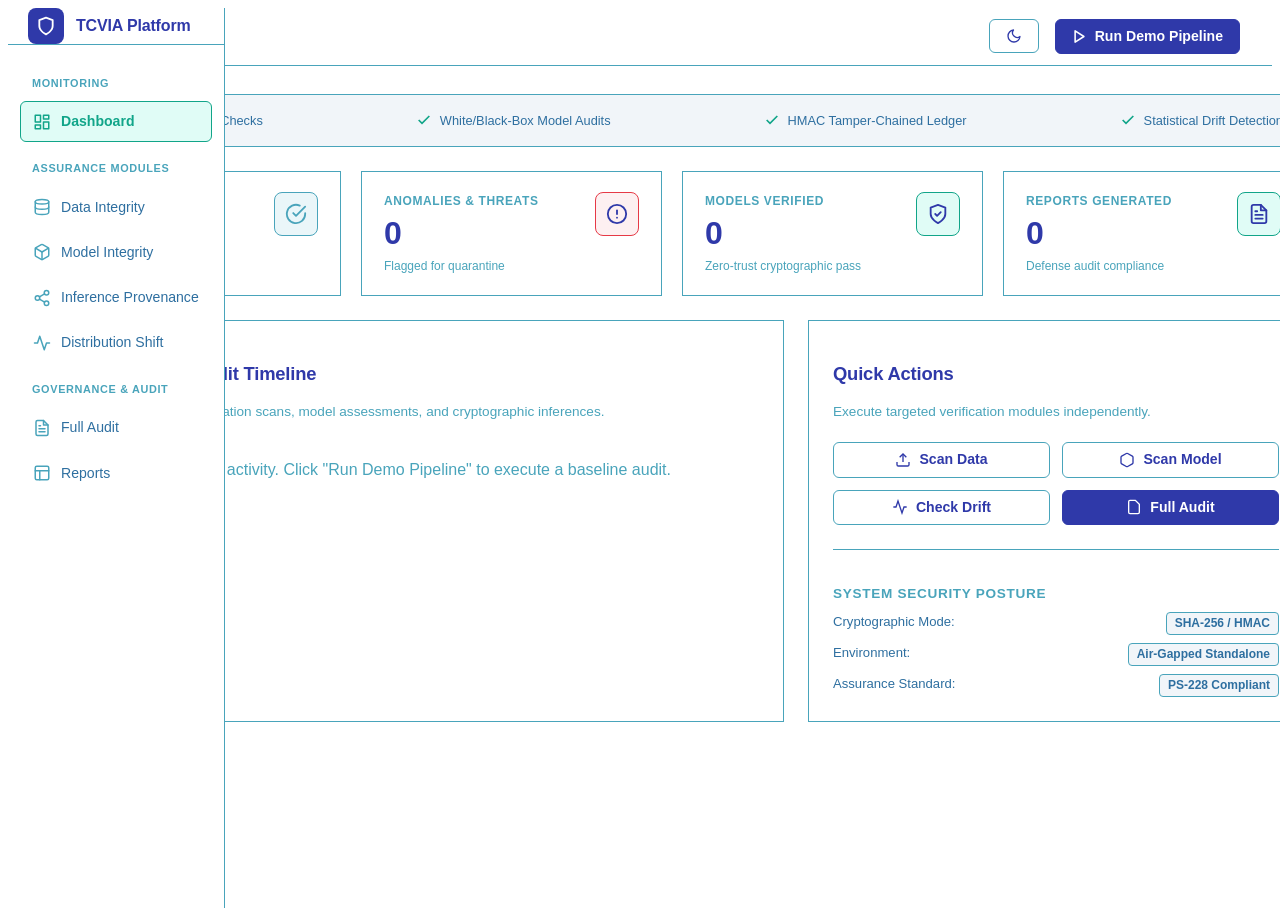
==== commit 8781277c: "Fixes" ====
--- a/prototype/demo/frontend-demo/index.html
+++ b/prototype/demo/frontend-demo/index.html
@@ -87,14 +87,6 @@
                     <span>Reports</span>
                 </a>
 
-                <a href="/presentation" target="_blank" class="nav-item nav-item-ext">
-                    <svg viewBox="0 0 24 24" width="18" height="18" fill="none" stroke="currentColor" stroke-width="2" stroke-linecap="round" stroke-linejoin="round">
-                        <rect x="2" y="3" width="20" height="14" rx="2"/>
-                        <polygon points="10 8 15 10 10 12 10 8"/>
-                        <line x1="2" y1="21" x2="22" y2="21"/>
-                    </svg>
-                    <span>Solution Slide (PPT) ↗</span>
-                </a>
             </nav>
         </aside>
 
@@ -102,6 +94,13 @@
         <main class="main-content">
             <header class="topbar">
                 <div class="topbar-breadcrumbs">
+                    <button id="sidebar-toggle" class="btn btn-icon" style="margin-right: 12px; background: transparent; border: none; cursor: pointer; color: var(--text-secondary); padding: 4px;">
+                        <svg viewBox="0 0 24 24" width="20" height="20" fill="none" stroke="currentColor" stroke-width="2" stroke-linecap="round" stroke-linejoin="round">
+                            <line x1="3" y1="12" x2="21" y2="12"></line>
+                            <line x1="3" y1="6" x2="21" y2="6"></line>
+                            <line x1="3" y1="18" x2="21" y2="18"></line>
+                        </svg>
+                    </button>
                     <h1 id="page-title">Dashboard</h1>
                 </div>
                 <div class="topbar-actions">
--- a/prototype/demo/frontend-demo/static/css/style.css
+++ b/prototype/demo/frontend-demo/static/css/style.css
@@ -1212,3 +1212,40 @@
 .mt-4 { margin-top: 16px; }
 .text-center { text-align: center; }
 .text-muted { color: var(--text-muted); }
+
+/* Sidebar Collapsible Styles */
+.sidebar {
+    transition: width 0.3s cubic-bezier(0.4, 0, 0.2, 1), transform 0.3s cubic-bezier(0.4, 0, 0.2, 1);
+    overflow: hidden;
+}
+
+.layout.sidebar-collapsed .sidebar {
+    width: 0;
+    transform: translateX(-100%);
+}
+
+.main-content {
+    transition: margin-left 0.3s cubic-bezier(0.4, 0, 0.2, 1);
+}
+
+.layout.sidebar-collapsed .main-content {
+    margin-left: 0;
+}
+
+/* Mobile Sidebar Toggle */
+@media (max-width: 1024px) {
+    .sidebar {
+        position: fixed;
+        height: 100vh;
+        z-index: 1000;
+        box-shadow: 4px 0 24px rgba(0,0,0,0.1);
+        transform: translateX(-100%);
+    }
+    .layout.sidebar-collapsed .sidebar {
+        transform: translateX(0);
+        width: var(--sidebar-width);
+    }
+    .main-content {
+        margin-left: 0;
+    }
+}
